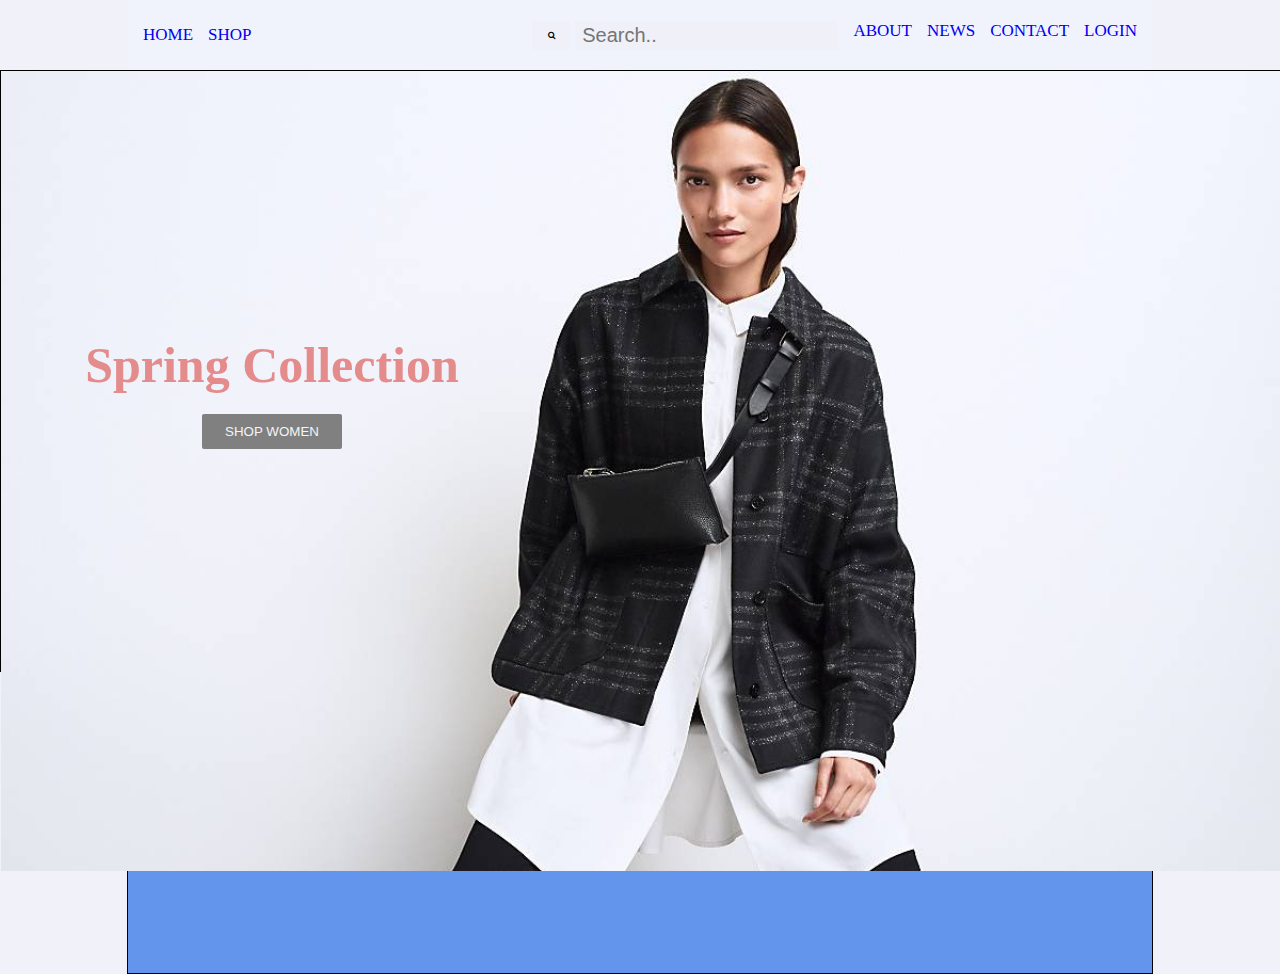
==== index.html @ 813fd4fb "second commit" ====
<!DOCTYPE html>
<html>
    <head>
        <link rel="stylesheet" href="css/style.css">
    </head>

    <body>

        <header>
            <div id="headerMajtas">
                    <ul id="headmUL">
                        <!-- <li><a href="index.html"><img src="images/logo.png"></a></li> -->
                        <li><a href="#">HOME</a></li>
                    <li><a href="#">SHOP</a></li>
                    <!-- <li><form><select name="Shop">
                        <option value="">Shop</option>
                 ><option value="Meshkuj">Meshkuj</option>>
                        <option value="Femra">Femra</option>
                    </select></form></li> -->
                    <!-- <li><a href="#">Linku 3</a></li> -->
                   
                    </ul>
            </div>

            <div id="headerDjathtas">
                <ul id="headdUL">
                      <li>
                        <link rel="stylesheet" href="https://cdnjs.cloudflare.com/ajax/libs/font-awesome/4.7.0/css/font-awesome.min.css">
                        <form class="example" action="action_page.php">
                        <input type="text" placeholder="Search.." name="search">
                        <button type="submit"><i class="fa fa-search"></i></button>
                      </form>
                    </li>
                    <li><a href="#">ABOUT</a></li>
                    <li><a href="#">NEWS</a></li>
                    <li><a href="#">CONTACT</a></li>
                    <li><a href="#">LOGIN</a></li>
                </ul>
            </div>
        </header>

        <main>
            <div id="mainDiv">
                <div id="mainImage">
                    <img src="mainImg.jfif"> 
                        <div id="qender">
                            <h1 id="head1">Spring Collection</h1>
                            <button id ="butoni1" type="button">SHOP WOMEN</button>
                        </div>
                </div> 
            </div>
           
        </main>
        
        <footer>

        </footer>

    </body>

</html>
---- css/style.css ----
*{
    margin:0;
    padding:0;
}
body{
    background-color:#f1f1f9;
}
#headerDjathtas{  
    width: 70%;
    height:100%;
    display: flex;
    flex-direction: row;
    justify-content: flex-end;
    align-content: center;
    align-items: center;
    
}
#headdUL{
    display:flex;
    flex-direction: row;
    
}
#headdUL li{
    list-style-type: none;
    margin-right: 15px;
    
}
#headerMajtas{
    width: 30%;
    height:100%;
    display: flex;  
    align-content: center;
    align-items: center;
}

/* #headmUL li img{
    width:150px;
    height:50px;
    
} */

#headmUL{
    display:flex;
    flex-direction: row;
}
#headmUL li{
margin-left: 15px;
list-style-type: none;
}
li a {
    text-decoration: none;
}
li a:hover{
    /* border-bottom: 2px solid rgb(197, 176, 218); */
    color:rgba(63, 124, 148, 0.87);
}
header{
    display:flex;
    
    flex-direction: row;
    width:80%;
    height:70px;
    background-color:#f0f3fc;
    margin:0 auto;
    font-family: 'Microsoft JhengHei Light';
    font-size: 17px;
    
}



#mainDiv{
    position: relative;
    width:100%;
    height:600px;
    border:1px solid black;
    margin:0 auto;
    background-color: lightcoral;
}

#mainImage{
    position:relative;
}

#mainImage img {
    width:100%;
    height:100%;
}

#qender{
    width:400px;
    min-height:100px;
    border:1px solid black;
    display:flex;
    flex-direction: column;
    align-items: center;
    margin:-550px 70px;
}

#head1{
    font-size: 50px;
}
#qender *{
    margin:10px;
    color:rgb(228, 139, 139);
}

#butoni1 {
    border-radius: 2px;
    border:none;
    width:140px;
    background-color: grey;
    font-family: Arial, Helvetica, sans-serif;
    padding:10px 3px;
    color:whitesmoke;
}
#butoni1:hover{
    background-color:green;
    cursor: pointer;

}


footer{
    width:80%;
    height:300px;
    border:1px solid black;
    background-color: cornflowerblue;
    margin:0 auto;
}



form.example input[type=text] {
    padding: 7px;
    font-size: 20px;
    float: right;
    width: 67%;
    height:15px;
    background: #f0f0f8;
    border:none;
    color:	#475272;
  }
  form.example button {
    float: left;
    width: 10%;
    margin-left:66px;
    padding: 10px;
    background:#f0f0f8;
    color: black;
    font-size: 8px;
    border:none;
    cursor: pointer;
    
    
  }

  /* form.example button:hover {
    background: #0b7dda;
  } */
  

  form.example::after {
    content: "";
    clear: both;
    display: table;
  }
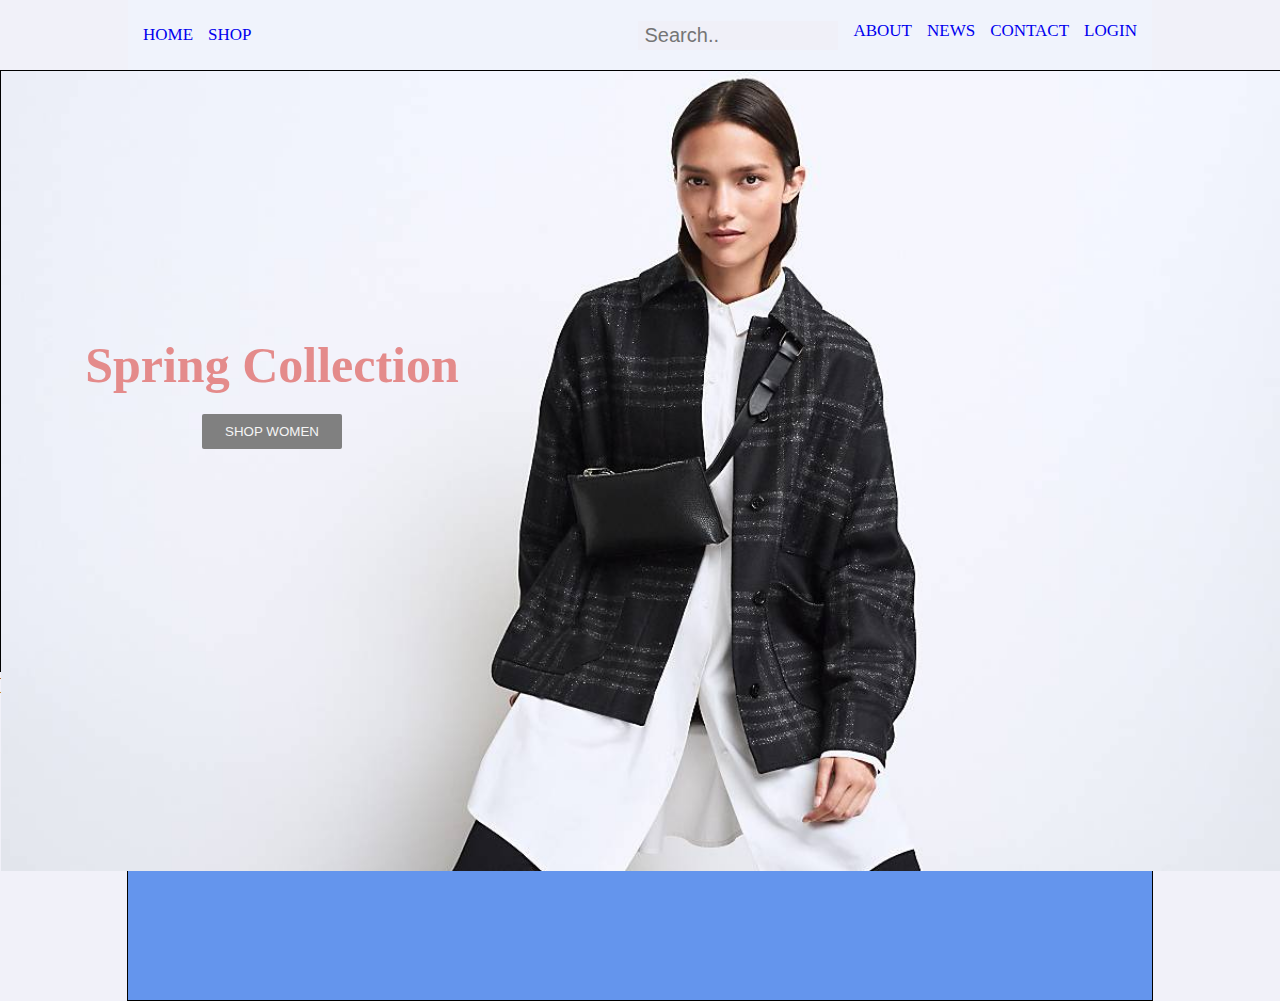
==== commit a7f3ecd5: "Ndryshime" ====
--- a/index.html
+++ b/index.html
@@ -25,10 +25,10 @@
             <div id="headerDjathtas">
                 <ul id="headdUL">
                       <li>
-                        <link rel="stylesheet" href="https://cdnjs.cloudflare.com/ajax/libs/font-awesome/4.7.0/css/font-awesome.min.css">
+                        <!-- <link rel="stylesheet" href="https://cdnjs.cloudflare.com/ajax/libs/font-awesome/4.7.0/css/font-awesome.min.css"> -->
                         <form class="example" action="action_page.php">
                         <input type="text" placeholder="Search.." name="search">
-                        <button type="submit"><i class="fa fa-search"></i></button>
+                        <!-- <button type="submit"><i class="fa fa-search"></i></button> -->
                       </form>
                     </li>
                     <li><a href="#">ABOUT</a></li>
@@ -49,6 +49,10 @@
                         </div>
                 </div> 
             </div>
+
+            <div id="secondDiv">
+                <h2>Featured Collection</h2>
+            </div>
            
         </main>
         
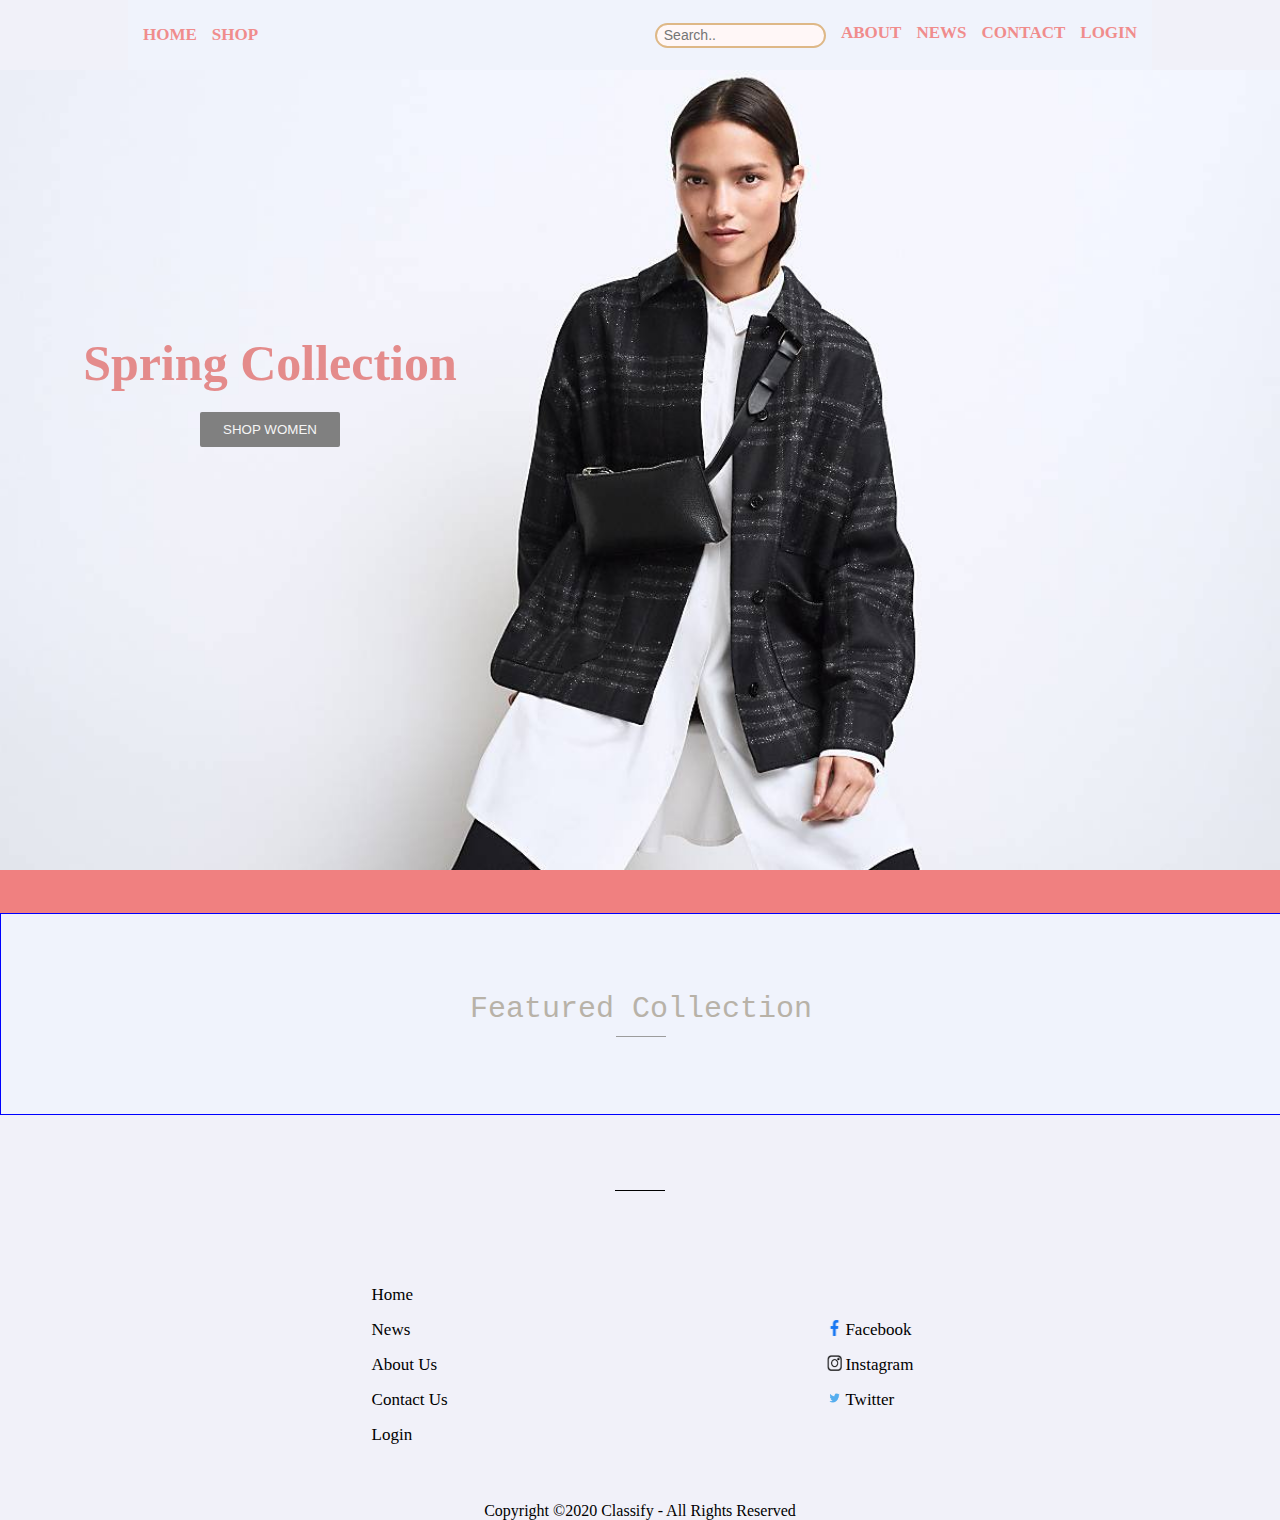
==== commit 52a6bf79: "New" ====
--- a/index.html
+++ b/index.html
@@ -10,8 +10,8 @@
             <div id="headerMajtas">
                     <ul id="headmUL">
                         <!-- <li><a href="index.html"><img src="images/logo.png"></a></li> -->
-                        <li><a href="#">HOME</a></li>
-                    <li><a href="#">SHOP</a></li>
+                        <li class="listaHeader"><a href="#">HOME</a></li>
+                    <li class="listaHeader"><a href="#">SHOP</a></li>
                     <!-- <li><form><select name="Shop">
                         <option value="">Shop</option>
                  ><option value="Meshkuj">Meshkuj</option>>
@@ -31,10 +31,10 @@
                         <!-- <button type="submit"><i class="fa fa-search"></i></button> -->
                       </form>
                     </li>
-                    <li><a href="#">ABOUT</a></li>
-                    <li><a href="#">NEWS</a></li>
-                    <li><a href="#">CONTACT</a></li>
-                    <li><a href="#">LOGIN</a></li>
+                    <li class="listaHeader"><a href="#">ABOUT</a></li>
+                    <li class="listaHeader"><a href="#">NEWS</a></li>
+                    <li class="listaHeader"><a href="#">CONTACT</a></li>
+                    <li class="listaHeader"><a href="#">LOGIN</a></li>
                 </ul>
             </div>
         </header>
@@ -51,13 +51,48 @@
             </div>
 
             <div id="secondDiv">
-                <h2>Featured Collection</h2>
-            </div>
-           
+                <div id="teksti">
+                    <p id="headeri-posht">Featured Collection</p>
+                    <div id="lines">
+                        <div></div>
+                        <div></div>
+                        <div></div>
+                    </div>
+                </div>
+            </div>      
         </main>
         
         <footer>
-
+                <div id="diviPosht">
+                    <div id="vija">
+                        <div></div>
+                        <div></div>
+                        <div></div>
+                    </div>
+                </div>
+                <div id="diviLart">
+                    <div id="divLM">
+                            <ul id="listaMajtas">
+                                <li><a href="index.html">Home</a></li>
+                                <li><a href="#">News</a></li>
+                                <li><a href="#">About Us</a></li>
+                                <li><a href="#">Contact Us</a></li>
+                                <li><a href="#">Login</a></li>
+                            </ul>      
+                    </div>
+                    <div id="divLD">
+                            <ul id="listaDjathtas">
+                                <li><a href="https://www.facebook.com/"><img src="iconfinder_1_Facebook2_colored_svg_5296500.png">Facebook</a></li>
+                                <li><a href="https://instagram.com/"><img src="insta.png">Instagram</a></li>
+                                <li><a href="https://twitter.com/"><img src="twitter.png">Twitter</a></li>
+                            </ul>    
+                    </div>
+                </div>
+                <div id="diviFundit">
+                    <div id="copyright">
+                    <p>Copyright &copy;2020 Classify - All Rights Reserved</p>
+                    </div>
+                </div>
         </footer>
 
     </body>
--- a/css/style.css
+++ b/css/style.css
@@ -4,6 +4,11 @@
 }
 body{
     background-color:#f1f1f9;
+}
+
+.listaHeader a{
+    color:rgb(240, 140, 140);
+    font-weight: bold;
 }
 #headerDjathtas{  
     width: 70%;
@@ -56,7 +61,6 @@
 }
 header{
     display:flex;
-    
     flex-direction: row;
     width:80%;
     height:70px;
@@ -64,7 +68,6 @@
     margin:0 auto;
     font-family: 'Microsoft JhengHei Light';
     font-size: 17px;
-    
 }
 
 
@@ -72,8 +75,7 @@
 #mainDiv{
     position: relative;
     width:100%;
-    height:600px;
-    border:1px solid black;
+    min-height:843px;
     margin:0 auto;
     background-color: lightcoral;
 }
@@ -90,7 +92,6 @@
 #qender{
     width:400px;
     min-height:100px;
-    border:1px solid black;
     display:flex;
     flex-direction: column;
     align-items: center;
@@ -114,34 +115,30 @@
     padding:10px 3px;
     color:whitesmoke;
 }
+
+
 #butoni1:hover{
     background-color:green;
     cursor: pointer;
-
-}
-
-
-footer{
-    width:80%;
-    height:300px;
-    border:1px solid black;
-    background-color: cornflowerblue;
-    margin:0 auto;
-}
+}
+
+
+
 
 
 
 form.example input[type=text] {
     padding: 7px;
-    font-size: 20px;
+    font-size: 14px;
     float: right;
-    width: 67%;
-    height:15px;
-    background: #f0f0f8;
-    border:none;
+    width: 77%;
+    height:7px;
+    background: #fff7f7;
+    border:2px solid burlywood;
+    border-radius: 15px;
     color:	#475272;
   }
-  form.example button {
+  /* form.example button {
     float: left;
     width: 10%;
     margin-left:66px;
@@ -151,9 +148,7 @@
     font-size: 8px;
     border:none;
     cursor: pointer;
-    
-    
-  }
+  } */
 
   /* form.example button:hover {
     background: #0b7dda;
@@ -164,8 +159,163 @@
     content: "";
     clear: both;
     display: table;
-  }
-
-
-
-
+}
+
+
+/*
+SECOND DIV SECOND DIV SECOND DIV SECOND DIV SECOND DIV
+*/
+
+/* #secondDiv{
+    width:100%;
+    min-height:400px;
+    background-color:coral; 
+} */
+
+#teksti{
+    width:100%;
+    height:200px;
+    background-color:#f0f3fc;
+    display: flex;
+    flex-direction: column;
+    justify-content: center;
+    align-items: center;
+    border:1px solid blue;
+}
+
+#teksti *{
+    margin:5px 0px;
+}
+
+#lines{
+    width:50px;
+    height:1px;
+    background-color:rgb(156, 156, 156);
+}
+
+#headeri-posht{
+    font-family: 'Courier New', Courier, monospace;
+    font-size:30px;
+    color:rgb(184, 178, 168);
+}
+
+footer{
+    width:80%;
+    min-height:400px;
+    /* border:1px solid black; */
+    background-color:#f1f1f9;
+    margin:0 auto;
+    
+}
+
+#diviPosht{
+    width:50%;
+    height:150px;
+    display:flex;
+    flex-direction: column;
+    justify-content: center;
+    align-items: center;
+    /* border:1px solid black; */
+    margin:0 auto;
+    background-color:#f1f1f9;
+}
+
+#vija{
+    width:50px;
+    height:1px;
+    background-color:rgb(0, 0, 0);
+}
+
+#diviLart{
+    width:90%;
+    height:200px;
+    flex-direction: column;
+    display:flex;
+    flex-direction: row;
+    margin:0 auto;
+    /* border:1px solid blueviolet; */
+}
+
+#divLM{
+width:50%;
+height:200px;
+/* border:1px solid red; */
+display: flex;
+flex-direction: column;
+justify-content: center;
+align-items: center;
+}
+
+#divLD{
+        width:50%;
+        height:200px;
+        /* border:1px solid rgb(63, 7, 7); */
+        display: flex;
+        flex-direction: column;
+        justify-content: center;
+        align-items: center;
+}
+
+#diviFundit{
+    width:80%;
+    height:55px;
+    /* border:1px solid black; */
+    margin:0 auto;
+    display:flex;
+    justify-content: center;
+    align-items: flex-end;
+}
+
+#copyright{
+    color:rgb(0, 0, 0);
+}
+
+
+#listaMajtas{
+    list-style-type: none;
+    font-size: 17px;
+}
+
+#listaMajtas li a{
+    color:black;
+}
+
+#divLM *{
+    margin:15px 0px;
+    font-family: Open Sans;
+    font-weight: 300;
+}
+
+#listaDjathtas{
+    list-style-type: none;
+    font-size: 17px;
+}
+
+#listaDjathtas li a{
+    color:black;
+}
+
+#divLD *{
+    margin:15px 0px;
+    font-family:Open Sans;;
+    font-weight: 300;
+}
+
+#listaDjathtas li a:hover{
+color:rgb(68,66,66);
+}
+
+#listaMajtas li a:hover{
+    color:rgb(68, 66, 66);
+}
+
+#listaDjathtas img{
+    width: 15px;
+    height: 16px;
+    margin:0 auto;
+    float: left;
+    padding-right: 3px;
+}
+
+
+
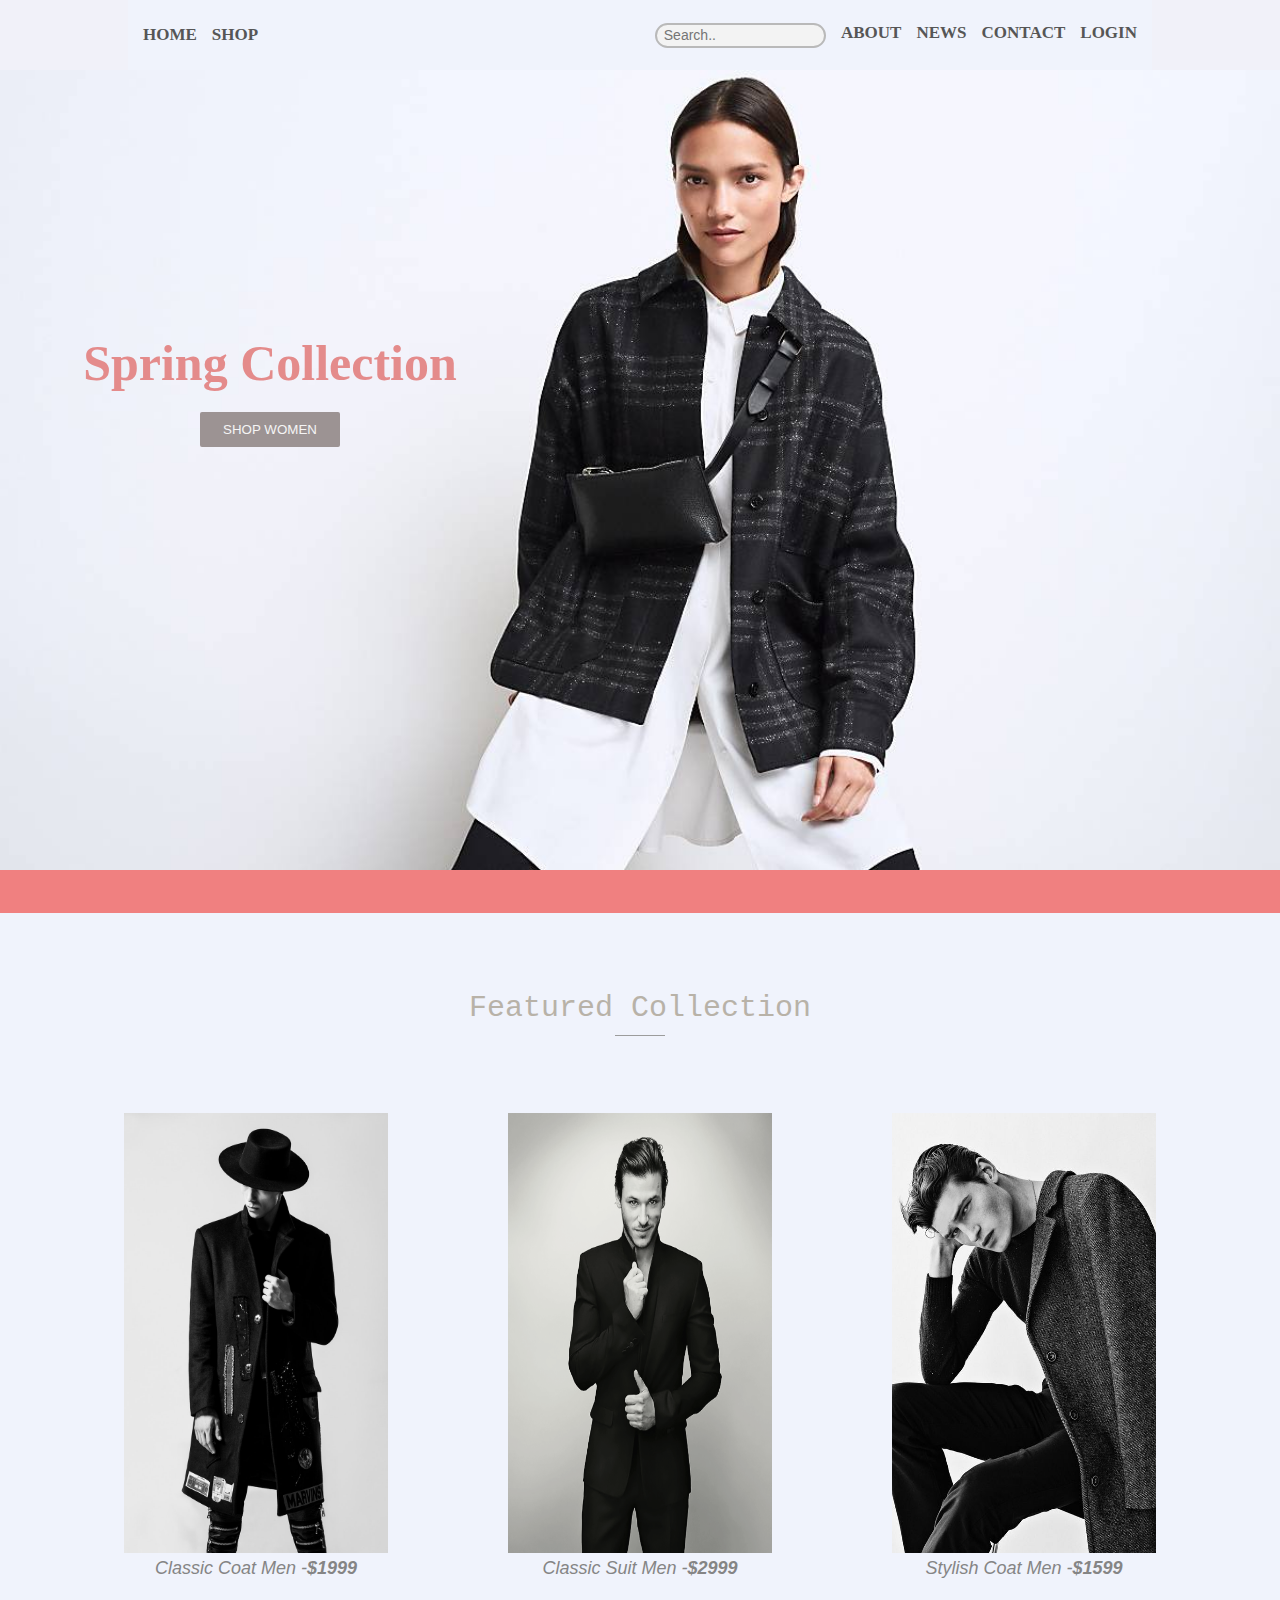
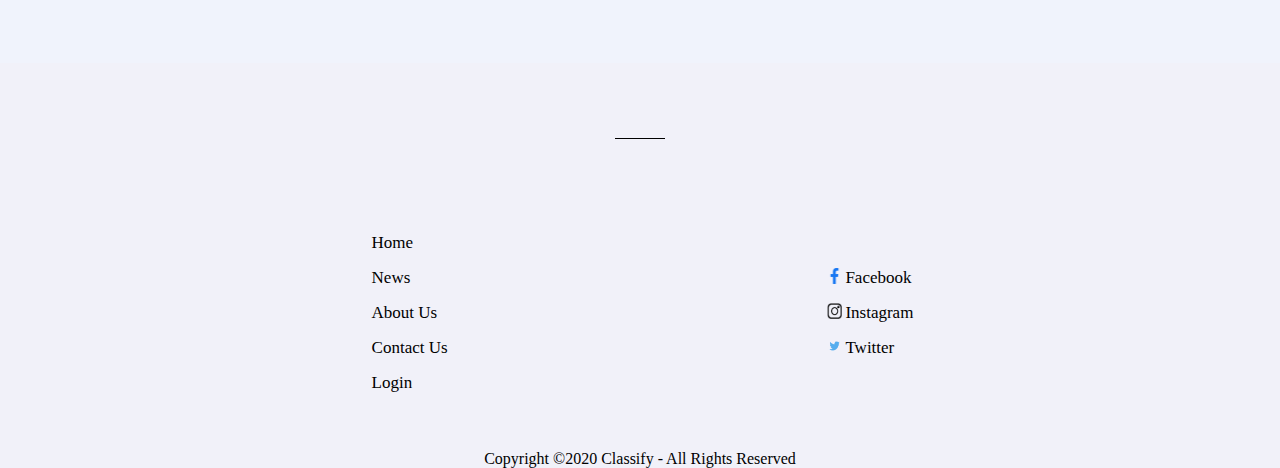
==== commit e56ec3bd: "Commit 4" ====
--- a/index.html
+++ b/index.html
@@ -2,6 +2,7 @@
 <html>
     <head>
         <link rel="stylesheet" href="css/style.css">
+        <title>Butiku Online</title>
     </head>
 
     <body>
@@ -25,10 +26,8 @@
             <div id="headerDjathtas">
                 <ul id="headdUL">
                       <li>
-                        <!-- <link rel="stylesheet" href="https://cdnjs.cloudflare.com/ajax/libs/font-awesome/4.7.0/css/font-awesome.min.css"> -->
                         <form class="example" action="action_page.php">
                         <input type="text" placeholder="Search.." name="search">
-                        <!-- <button type="submit"><i class="fa fa-search"></i></button> -->
                       </form>
                     </li>
                     <li class="listaHeader"><a href="#">ABOUT</a></li>
@@ -59,7 +58,29 @@
                         <div></div>
                     </div>
                 </div>
-            </div>      
+                <div id="thirdDiv">
+
+                    <div id="img1">
+                        <a href="#"><img src="images/pexels-pixabay-157675.jpg">
+                        <p><i>Classic Coat Men -<b>$1999</b></i></p></a>
+                    </div>
+
+                    <div id="img2">
+                        <a href="#"><img src="images/asdfasdas.png">
+                        <p><i>Classic Suit Men -<b>$2999</b></i></p></a>
+                    </div>
+
+                    <div id="img3">
+                       <a href="#"><img src="images/dsfds.jpg">
+                        <p><i>Stylish Coat Men -<b>$1599</b></i></p></a>
+                    </div>
+                
+                    
+
+                </div>
+            </div>
+                   
+                
         </main>
         
         <footer>
--- a/css/style.css
+++ b/css/style.css
@@ -7,7 +7,7 @@
 }
 
 .listaHeader a{
-    color:rgb(240, 140, 140);
+    color:rgb(86, 86, 86,1);
     font-weight: bold;
 }
 #headerDjathtas{  
@@ -110,7 +110,7 @@
     border-radius: 2px;
     border:none;
     width:140px;
-    background-color: grey;
+    background-color: #9c9393;
     font-family: Arial, Helvetica, sans-serif;
     padding:10px 3px;
     color:whitesmoke;
@@ -118,7 +118,7 @@
 
 
 #butoni1:hover{
-    background-color:green;
+    background-color:rgb(49, 146, 49);
     cursor: pointer;
 }
 
@@ -133,8 +133,8 @@
     float: right;
     width: 77%;
     height:7px;
-    background: #fff7f7;
-    border:2px solid burlywood;
+    background: #f3f3f3;
+    border:2px solid rgb(185, 185, 185,1);
     border-radius: 15px;
     color:	#475272;
   }
@@ -161,26 +161,16 @@
     display: table;
 }
 
-
-/*
-SECOND DIV SECOND DIV SECOND DIV SECOND DIV SECOND DIV
-*/
-
-/* #secondDiv{
-    width:100%;
-    min-height:400px;
-    background-color:coral; 
-} */
-
 #teksti{
     width:100%;
     height:200px;
     background-color:#f0f3fc;
+    
     display: flex;
     flex-direction: column;
     justify-content: center;
     align-items: center;
-    border:1px solid blue;
+    /* border:1px solid blue; */
 }
 
 #teksti *{
@@ -198,6 +188,89 @@
     font-size:30px;
     color:rgb(184, 178, 168);
 }
+
+/*
+WORK SPACE WORK SPACE WORK SPACE WORK SPACE
+*/
+
+#secondDiv{
+    width:100%;
+    min-height:700px;
+    /* background-color:#e5e8ef; */
+    background-color:#f0f3fc;
+    /* border:1px solid rgb(161, 44, 44); */
+}
+
+#thirdDiv{
+    width:90%;
+    height:550px;
+    /* border:1px solid black; */
+    margin:0 auto;
+    /* background-color: white; */
+    position: relative;
+    display: flex;
+    flex-direction: row;
+    justify-content: space-around;
+    text-align: center;
+    font-size:18px;
+    font-family: 'Lucida Sans', 'Lucida Sans Regular', 'Lucida Grande', 'Lucida Sans Unicode', Geneva, Verdana, sans-serif;
+    
+}
+
+#thirdDiv *{
+   color:#858585;
+    text-decoration: none;
+}
+
+#img1 img:hover{
+    opacity:90%;
+}
+
+#img2 img:hover{
+    opacity:90%;
+}
+
+#img3 img:hover{
+    opacity:90%;
+}
+
+#img1{
+    width:23%;
+    height: 440px;
+}
+/*
+height : 531px
+*/
+#img1 img{
+    width:100%;
+    height:100%;
+}
+
+#img2{
+    width:23%;
+    height: 440px;
+}
+
+#img2 img{
+    width:100%;
+    height:100%;
+}
+
+#img3{
+    width:23%;
+    height: 440px;
+}
+
+#img3 img{
+    width:100%;
+    height:100%;
+}
+
+
+
+/*
+WORK SPACE WORK SPACE WORK SPACE WORK SPACE
+*/
 
 footer{
     width:80%;
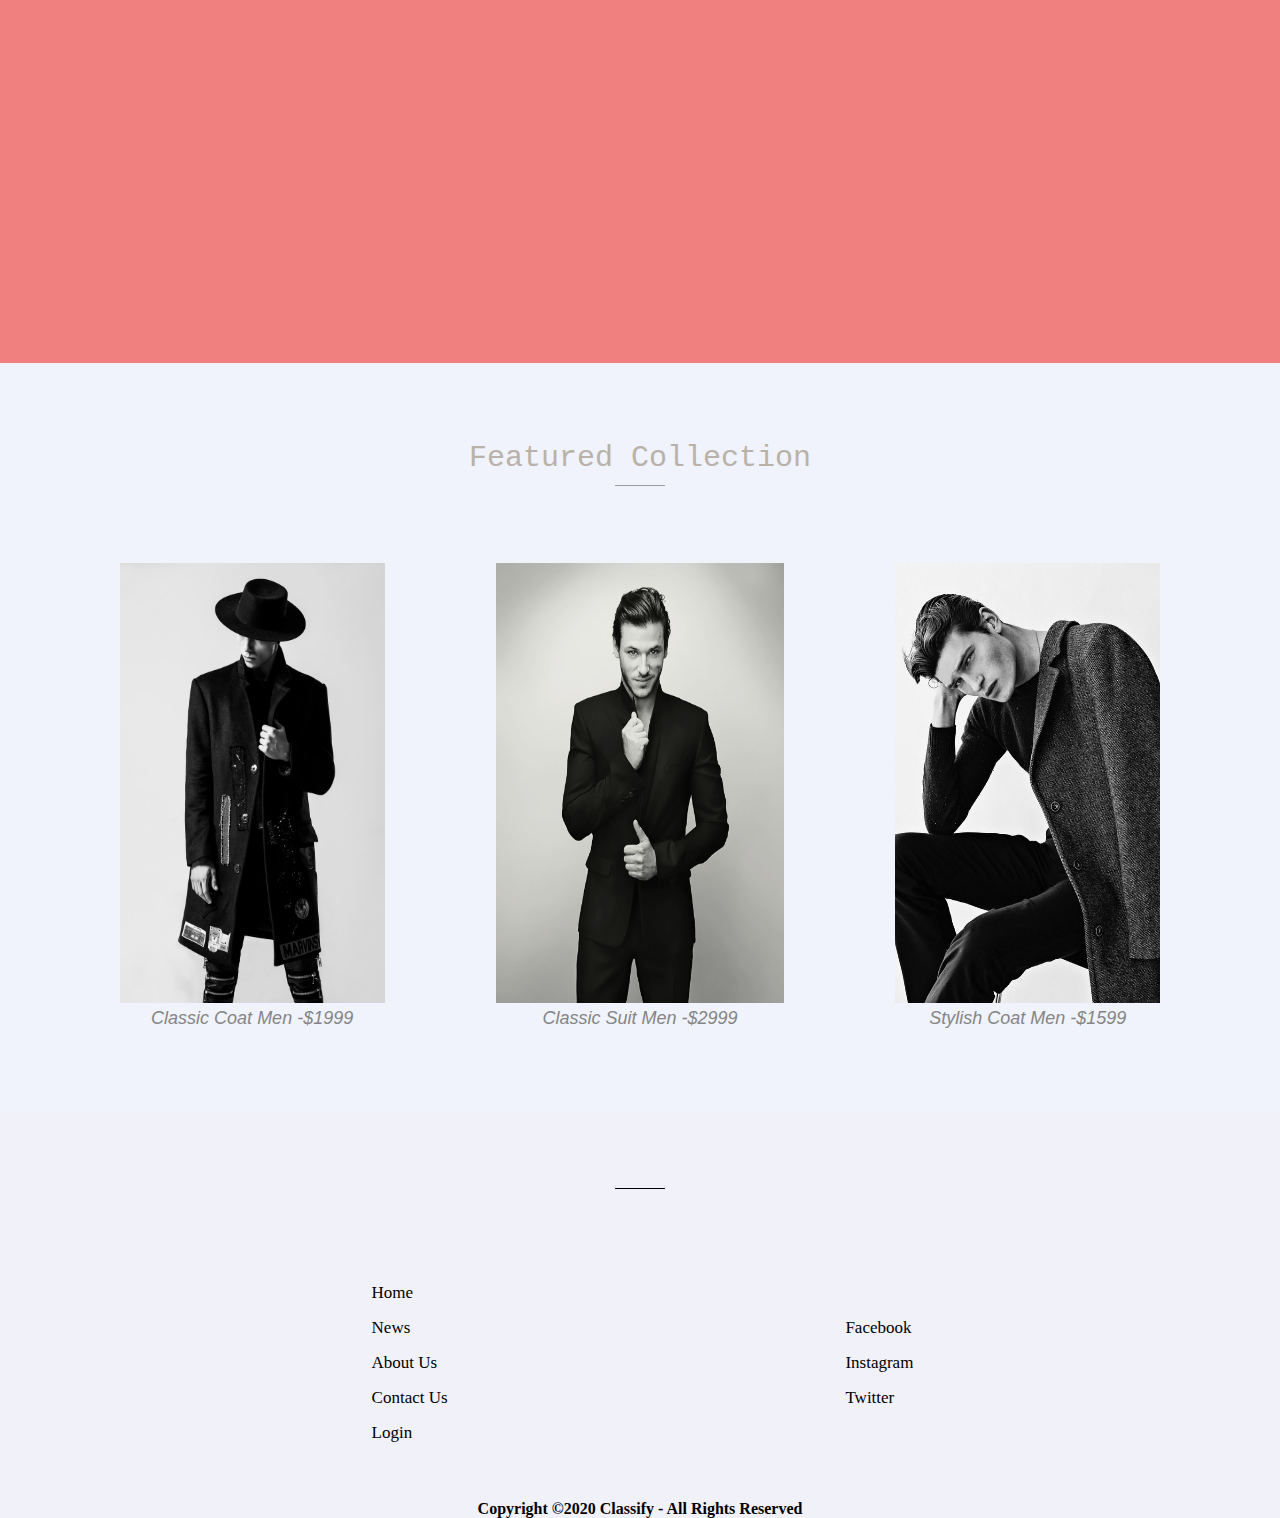
==== commit a35ea2c5: "news" ====
--- a/index.html
+++ b/index.html
@@ -1,121 +1,118 @@
 <!DOCTYPE html>
 <html>
-    <head>
-        <link rel="stylesheet" href="css/style.css">
-        <title>Butiku Online</title>
-    </head>
 
-    <body>
+<head>
+    <link rel="stylesheet" href="css/style.css">
+    <title>Butiku Online</title>
+</head>
 
-        <header>
-            <div id="headerMajtas">
-                    <ul id="headmUL">
-                        <!-- <li><a href="index.html"><img src="images/logo.png"></a></li> -->
-                        <li class="listaHeader"><a href="#">HOME</a></li>
-                    <li class="listaHeader"><a href="#">SHOP</a></li>
-                    <!-- <li><form><select name="Shop">
-                        <option value="">Shop</option>
-                 ><option value="Meshkuj">Meshkuj</option>>
-                        <option value="Femra">Femra</option>
-                    </select></form></li> -->
-                    <!-- <li><a href="#">Linku 3</a></li> -->
-                   
-                    </ul>
+<body>
+
+    <header>
+        <div id="headerMajtas">
+            <ul id="headmUL">
+                <li class="listaHeader"><a href="index.html">HOME</a></li>
+                <li class="listaHeader"><a href="#">SHOP</a></li>
+            </ul>
+        </div>
+
+        <div id="headerDjathtas">
+            <ul id="headdUL">
+                <li>
+                    <form class="example" action="action_page.php">
+                        <input type="text" placeholder="Search.." name="search">
+                    </form>
+                </li>
+                <li class="listaHeader"><a href="aboutUs.html">ABOUT</a></li>
+                <li class="listaHeader"><a href="news.html">NEWS</a></li>
+                <li class="listaHeader"><a href="contact.html">CONTACT</a></li>
+                <li class="listaHeader"><a href="login.html">LOGIN</a></li>
+            </ul>
+        </div>
+    </header>
+
+    <main>
+        <div id="mainDiv">
+            <!-- <div id="mainImage"> -->
+                <!-- <img src="images/mainImg.jfif"> -->
+                <div id="qender">
+                    <h1 id="head1">Spring Collection</h1>
+                    <button id="butoni1" type="button">SHOP WOMEN</button>
+                </div>
+            <!-- </div> -->
+        </div>
+
+        <div id="secondDiv">
+            <div id="teksti">
+                <p id="headeri-posht">Featured Collection</p>
+                <div id="lines">
+                    <div></div>
+                    <div></div>
+                    <div></div>
+                </div>
             </div>
+            <div id="thirdDiv">
 
-            <div id="headerDjathtas">
-                <ul id="headdUL">
-                      <li>
-                        <form class="example" action="action_page.php">
-                        <input type="text" placeholder="Search.." name="search">
-                      </form>
-                    </li>
-                    <li class="listaHeader"><a href="#">ABOUT</a></li>
-                    <li class="listaHeader"><a href="#">NEWS</a></li>
-                    <li class="listaHeader"><a href="#">CONTACT</a></li>
-                    <li class="listaHeader"><a href="#">LOGIN</a></li>
+                <div id="img1">
+                    <a href="#"><img src="images/pexels-pixabay-157675.jpg">
+                        <p><i>Classic Coat Men -$1999</i></p>
+                    </a>
+                </div>
+
+                <div id="img2">
+                    <a href="#"><img src="images/asdfasdas.png">
+                        <p><i>Classic Suit Men -$2999</i></p>
+                    </a>
+                </div>
+
+                <div id="img3">
+                    <a href="#"><img src="images/dsfds.jpg">
+                        <p><i>Stylish Coat Men -$1599</i></p>
+                    </a>
+                </div>
+
+
+
+            </div>
+        </div>
+
+
+    </main>
+
+    <footer>
+        <div id="diviPosht">
+            <div id="vija">
+                <div></div>
+                <div></div>
+                <div></div>
+            </div>
+        </div>
+        <div id="diviLart">
+            <div id="divLM">
+                <ul id="listaMajtas">
+                    <li><a href="index.html">Home</a></li>
+                    <li><a href="news.html">News</a></li>
+                    <li><a href="aboutUs.html">About Us</a></li>
+                    <li><a href="contact.html">Contact Us</a></li>
+                    <li><a href="login.html">Login</a></li>
                 </ul>
             </div>
-        </header>
+            <div id="divLD">
+                <ul id="listaDjathtas">
+                    <li><a href="https://www.facebook.com/"><img
+                                src="llogot/iconfinder_1_Facebook2_colored_svg_5296500.png">Facebook</a></li>
+                    <li><a href="https://instagram.com/"><img src="llogot/insta.png">Instagram</a></li>
+                    <li><a href="https://twitter.com/"><img src="llogot/twitter.png">Twitter</a></li>
+                </ul>
+            </div>
+        </div>
+        <div id="diviFundit">
+            <div id="copyright">
+                <B><p>Copyright &copy;2020 Classify - All Rights Reserved</p></B>
+            </div>
+        </div>
+    </footer>
 
-        <main>
-            <div id="mainDiv">
-                <div id="mainImage">
-                    <img src="mainImg.jfif"> 
-                        <div id="qender">
-                            <h1 id="head1">Spring Collection</h1>
-                            <button id ="butoni1" type="button">SHOP WOMEN</button>
-                        </div>
-                </div> 
-            </div>
-
-            <div id="secondDiv">
-                <div id="teksti">
-                    <p id="headeri-posht">Featured Collection</p>
-                    <div id="lines">
-                        <div></div>
-                        <div></div>
-                        <div></div>
-                    </div>
-                </div>
-                <div id="thirdDiv">
-
-                    <div id="img1">
-                        <a href="#"><img src="images/pexels-pixabay-157675.jpg">
-                        <p><i>Classic Coat Men -<b>$1999</b></i></p></a>
-                    </div>
-
-                    <div id="img2">
-                        <a href="#"><img src="images/asdfasdas.png">
-                        <p><i>Classic Suit Men -<b>$2999</b></i></p></a>
-                    </div>
-
-                    <div id="img3">
-                       <a href="#"><img src="images/dsfds.jpg">
-                        <p><i>Stylish Coat Men -<b>$1599</b></i></p></a>
-                    </div>
-                
-                    
-
-                </div>
-            </div>
-                   
-                
-        </main>
-        
-        <footer>
-                <div id="diviPosht">
-                    <div id="vija">
-                        <div></div>
-                        <div></div>
-                        <div></div>
-                    </div>
-                </div>
-                <div id="diviLart">
-                    <div id="divLM">
-                            <ul id="listaMajtas">
-                                <li><a href="index.html">Home</a></li>
-                                <li><a href="#">News</a></li>
-                                <li><a href="#">About Us</a></li>
-                                <li><a href="#">Contact Us</a></li>
-                                <li><a href="#">Login</a></li>
-                            </ul>      
-                    </div>
-                    <div id="divLD">
-                            <ul id="listaDjathtas">
-                                <li><a href="https://www.facebook.com/"><img src="iconfinder_1_Facebook2_colored_svg_5296500.png">Facebook</a></li>
-                                <li><a href="https://instagram.com/"><img src="insta.png">Instagram</a></li>
-                                <li><a href="https://twitter.com/"><img src="twitter.png">Twitter</a></li>
-                            </ul>    
-                    </div>
-                </div>
-                <div id="diviFundit">
-                    <div id="copyright">
-                    <p>Copyright &copy;2020 Classify - All Rights Reserved</p>
-                    </div>
-                </div>
-        </footer>
-
-    </body>
+</body>
 
 </html>--- a/css/style.css
+++ b/css/style.css
@@ -114,6 +114,7 @@
     font-family: Arial, Helvetica, sans-serif;
     padding:10px 3px;
     color:whitesmoke;
+    outline:none;
 }
 
 
@@ -133,26 +134,13 @@
     float: right;
     width: 77%;
     height:7px;
-    background: #f3f3f3;
+    background: whitesmoke;
     border:2px solid rgb(185, 185, 185,1);
     border-radius: 15px;
     color:	#475272;
+    outline:none;
   }
-  /* form.example button {
-    float: left;
-    width: 10%;
-    margin-left:66px;
-    padding: 10px;
-    background:#f0f0f8;
-    color: black;
-    font-size: 8px;
-    border:none;
-    cursor: pointer;
-  } */
-
-  /* form.example button:hover {
-    background: #0b7dda;
-  } */
+  
   
 
   form.example::after {
@@ -247,7 +235,7 @@
 }
 
 #img2{
-    width:23%;
+    width:25%;
     height: 440px;
 }
 
@@ -370,7 +358,7 @@
 
 #divLD *{
     margin:15px 0px;
-    font-family:Open Sans;;
+    font-family:Open Sans;
     font-weight: 300;
 }
 
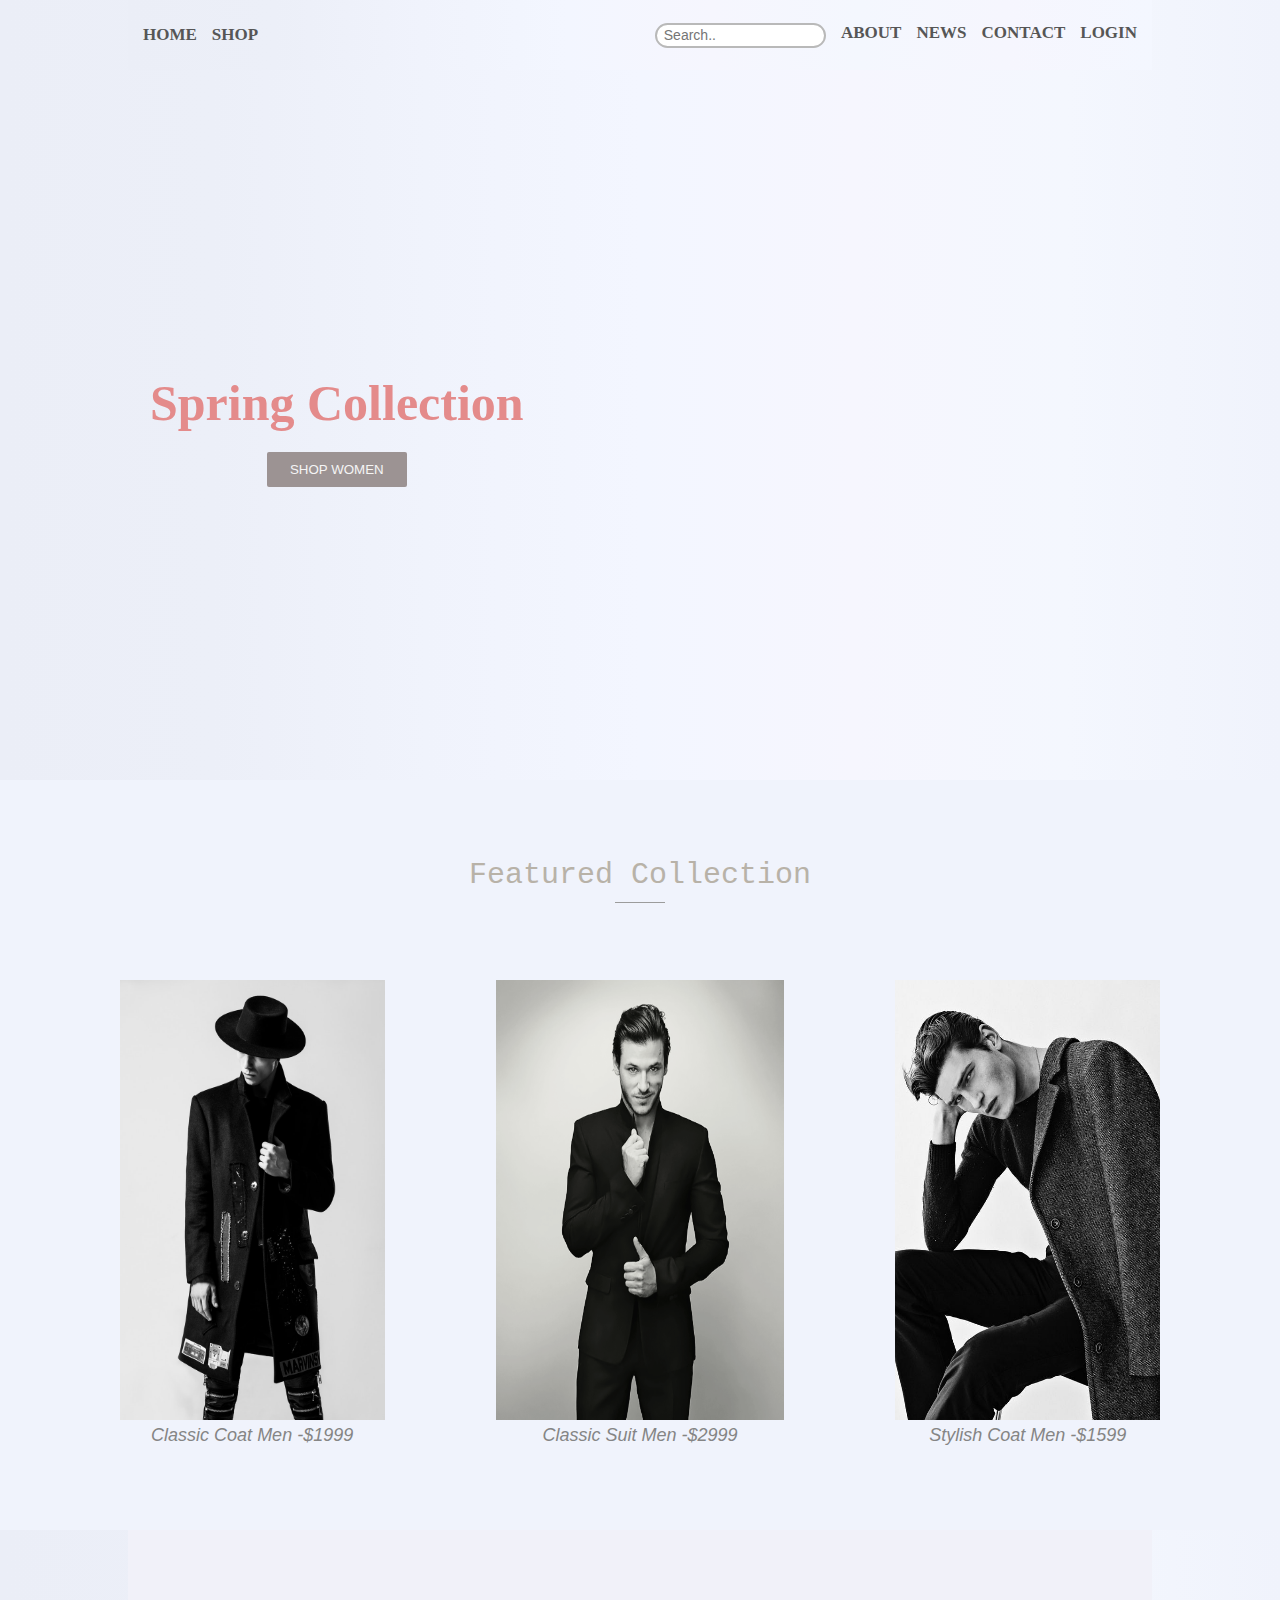
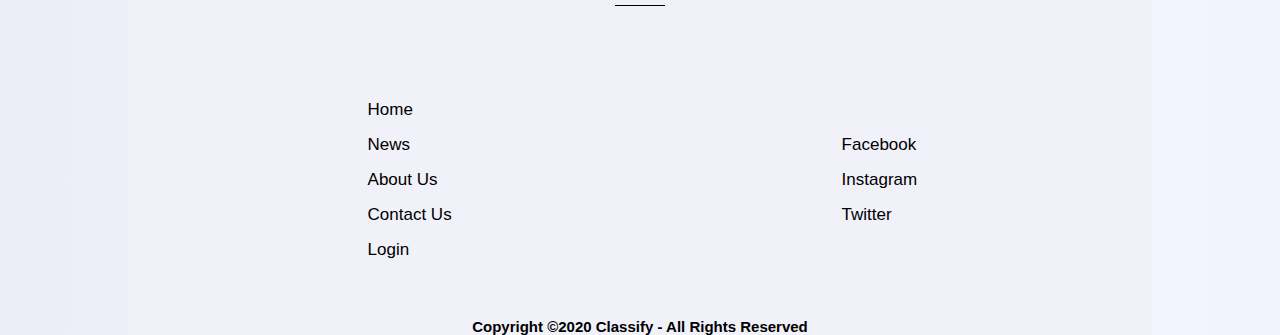
==== commit fb5aae41: "responsive update" ====
--- a/index.html
+++ b/index.html
@@ -3,7 +3,8 @@
 
 <head>
     <link rel="stylesheet" href="css/style.css">
-    <title>Butiku Online</title>
+    <title>HomePage</title>
+    <meta name="viewport" content="width=device-width, initial-scale=1.0">
 </head>
 
 <body>
@@ -19,7 +20,7 @@
         <div id="headerDjathtas">
             <ul id="headdUL">
                 <li>
-                    <form class="example" action="action_page.php">
+                    <form class="example">
                         <input type="text" placeholder="Search.." name="search">
                     </form>
                 </li>
--- a/css/style.css
+++ b/css/style.css
@@ -3,7 +3,8 @@
     padding:0;
 }
 body{
-    background-color:#f1f1f9;
+    background-image:linear-gradient(to right,#ebeef7,#eceff8,#f0f3fc,#f3f6ff,#f6f6fe,#f4f7fe,#f0f3fc) ;
+    
 }
 
 .listaHeader a{
@@ -64,7 +65,8 @@
     flex-direction: row;
     width:80%;
     height:70px;
-    background-color:#f0f3fc;
+    background-image:linear-gradient(to right,#ebeef7,#eceff8,#f0f3fc,#f3f6ff,#f6f6fe,#f4f7fe,#f6f6fe,#f4f7ff) ;
+    /* background-color:#ebeef7; */
     margin:0 auto;
     font-family: 'Microsoft JhengHei Light';
     font-size: 17px;
@@ -73,37 +75,27 @@
 
 
 #mainDiv{
-    position: relative;
-    width:100%;
-    min-height:843px;
-    margin:0 auto;
-    background-color: lightcoral;
-}
-
-#mainImage{
-    position:relative;
-}
-
-#mainImage img {
-    width:100%;
-    height:100%;
-}
-
-#qender{
-    width:400px;
-    min-height:100px;
-    display:flex;
-    flex-direction: column;
-    align-items: center;
-    margin:-550px 70px;
-}
+    background-image: url("../images/mainImg.jfif");
+    width:87%;
+    height:700px;
+    margin-left:120px;
+    margin-top:10px;
+    display: flex;
+    /* justify-content: first baseline; */
+    text-align: center;
+    align-items:center;
+}
+
+
 
 #head1{
     font-size: 50px;
 }
+
 #qender *{
     margin:10px;
     color:rgb(228, 139, 139);
+    margin-left:30px;
 }
 
 #butoni1 {
@@ -119,9 +111,9 @@
 
 
 #butoni1:hover{
-    background-color:rgb(49, 146, 49);
+    background-color:#bba8a8;
     cursor: pointer;
-}
+} 
 
 
 
@@ -134,7 +126,7 @@
     float: right;
     width: 77%;
     height:7px;
-    background: whitesmoke;
+    background: rgb(255, 255, 255);
     border:2px solid rgb(185, 185, 185,1);
     border-radius: 15px;
     color:	#475272;
@@ -177,9 +169,7 @@
     color:rgb(184, 178, 168);
 }
 
-/*
-WORK SPACE WORK SPACE WORK SPACE WORK SPACE
-*/
+
 
 #secondDiv{
     width:100%;
@@ -256,9 +246,7 @@
 
 
 
-/*
-WORK SPACE WORK SPACE WORK SPACE WORK SPACE
-*/
+
 
 footer{
     width:80%;
@@ -329,6 +317,8 @@
 
 #copyright{
     color:rgb(0, 0, 0);
+    font-family: sans-serif;
+    font-size:15px;
 }
 
 
@@ -343,7 +333,7 @@
 
 #divLM *{
     margin:15px 0px;
-    font-family: Open Sans;
+    font-family: sans-serif;
     font-weight: 300;
 }
 
@@ -358,7 +348,7 @@
 
 #divLD *{
     margin:15px 0px;
-    font-family:Open Sans;
+    font-family:sans-serif;
     font-weight: 300;
 }
 
@@ -380,3 +370,108 @@
 
 
 
+@media screen and (max-width: 800px){
+    header ul li{
+        font-size:22px;
+    }
+ header{
+     width:610px;
+ }
+ #headerMajtas{
+     width:30%;
+      display:flex;
+      flex-direction: row;
+     justify-content: start !important;
+     text-align: start;
+     margin-top:1px;
+     margin-right:-29px;
+     
+ }
+ #headerDjathtas{
+     width:70%;
+     margin-left:6px;
+ }
+
+
+
+ #headdUL li{
+     margin-right:4px;
+     padding:1px;
+ }
+
+ form.example input[type=text]{
+     font-size:16px;
+     height:0px;
+     padding:13px; 
+     width:61px;
+ }
+
+
+#qender{
+    margin-left:50px;
+}
+
+#head1{
+    font-size:25px;
+}
+
+#butoni1{
+    font-size: 10px;
+    width:42%;
+}
+
+ #mainDiv{
+     width:666px;
+     height:453px;
+     margin:0px 131px;
+     position: relative;
+     right:50%;
+     background-size:100% 100%;
+ }
+
+ #secondDiv{
+     width:610px;
+ }
+
+ #thirdDiv{
+     display:flex;
+     flex-direction: column;
+     width:fit-content;
+     height:fit-content;
+ }
+
+ #img1{
+    width: fit-content;
+    height:fit-content;
+    align-items: center;
+ }
+
+ #img2{
+    width: fit-content;
+    height:fit-content;
+    align-items: center;
+    margin-top:20px;
+    margin-left:55px;
+ }
+
+ #img3{
+    width: fit-content;
+    height:fit-content;
+    align-items: center;
+    margin-top:20px;
+    margin-left:22px;
+ }
+
+ footer{
+    width:610px;
+}
+
+#diviLart *{
+    font-size:22px;
+}
+
+#diviFundit *{
+    font-size:17px;
+}
+
+}